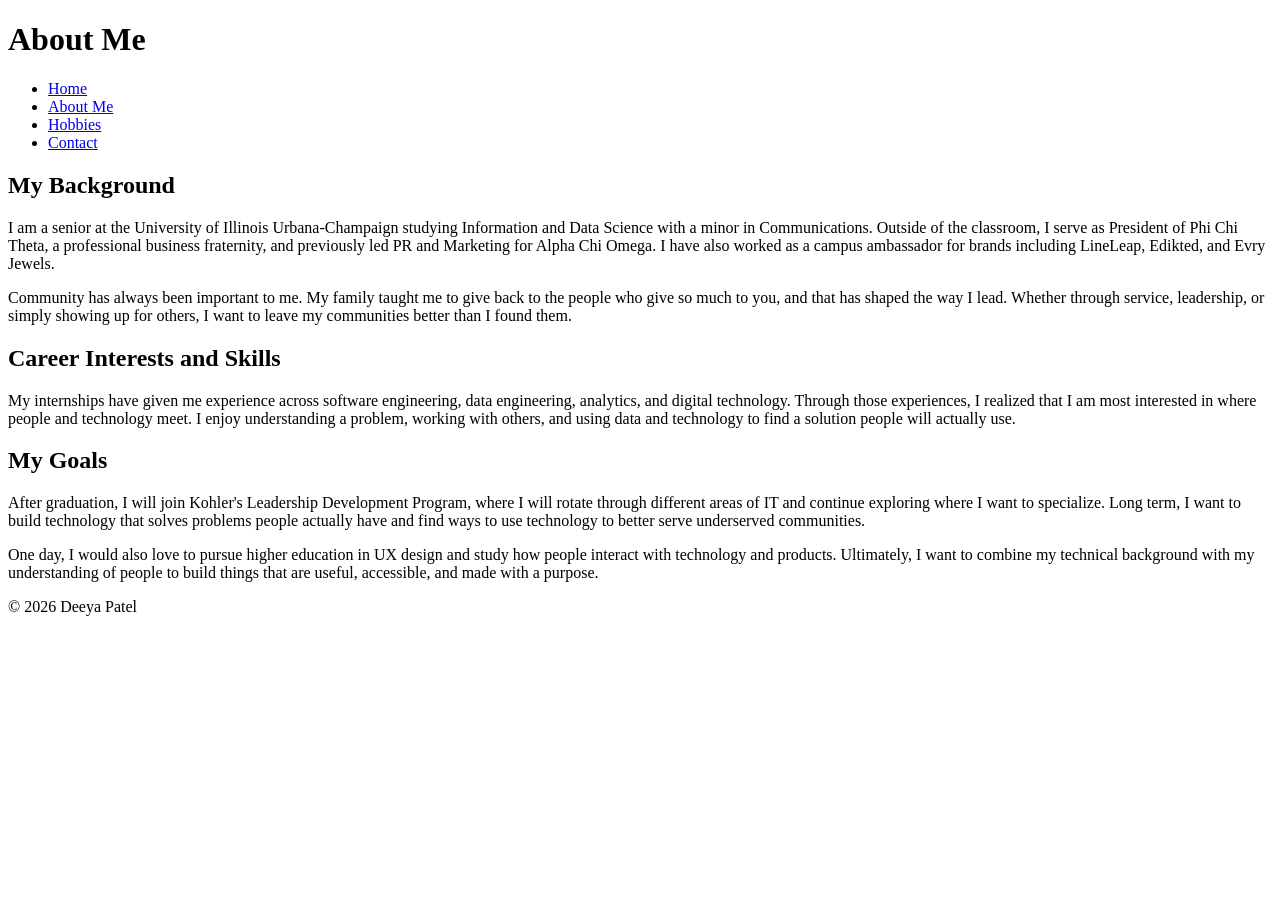
==== about.html @ cdf507e3 "Add files via upload" ====
<!DOCTYPE html>
<html lang="en">

<head>
    <meta charset="UTF-8">
    <meta name="viewport" content="width=device-width, initial-scale=1.0">
    <title>About Me | Deeya Patel</title>
</head>

<body>

    <header>
        <h1>About Me</h1>

        <nav aria-label="Primary navigation">
            <ul>
                <li><a href="index.html">Home</a></li>
                <li><a href="about.html">About Me</a></li>
                <li><a href="hobbies.html">Hobbies</a></li>
                <li><a href="contact.html">Contact</a></li>
            </ul>
        </nav>
    </header>

    <main>

        <section>
            <h2>My Background</h2>

            <p>
                I am a senior at the University of Illinois Urbana-Champaign studying
                Information and Data Science with a minor in Communications. Outside of
                the classroom, I serve as President of Phi Chi Theta, a professional
                business fraternity, and previously led PR and Marketing for Alpha Chi
                Omega. I have also worked as a campus ambassador for brands including                    LineLeap, Edikted, and Evry Jewels.
            </p>

            <p>
                Community has always been important to me. My family taught me to give
                back to the people who give so much to you, and that has shaped the way
                I lead. Whether through service, leadership, or simply showing up for
                others, I want to leave my communities better than I found them.
            </p>

            
        </section>

        <section>
            <h2>Career Interests and Skills</h2>

            <p>
                My internships have given me experience across software engineering,
                data engineering, analytics, and digital technology. Through those
                experiences, I realized that I am most interested in where people and
                technology meet. I enjoy understanding a problem, working with others,
                and using data and technology to find a solution people will actually use.
            </p>
        </section>

        <section>
            <h2>My Goals</h2>

            <p>
                After graduation, I will join Kohler's Leadership Development Program,
                where I will rotate through different areas of IT and continue exploring
                where I want to specialize. Long term, I want to build technology that
                solves problems people actually have and find ways to use technology to
                better serve underserved communities.
            </p>

            <p>
                One day, I would also love to pursue higher education in UX design and
                study how people interact with technology and products. Ultimately, I
                want to combine my technical background with my understanding of people
                to build things that are useful, accessible, and made with a purpose.
            </p>


        </section>

    </main>

    <footer>
        <p>&copy; 2026 Deeya Patel</p>
    </footer>

</body>

</html>
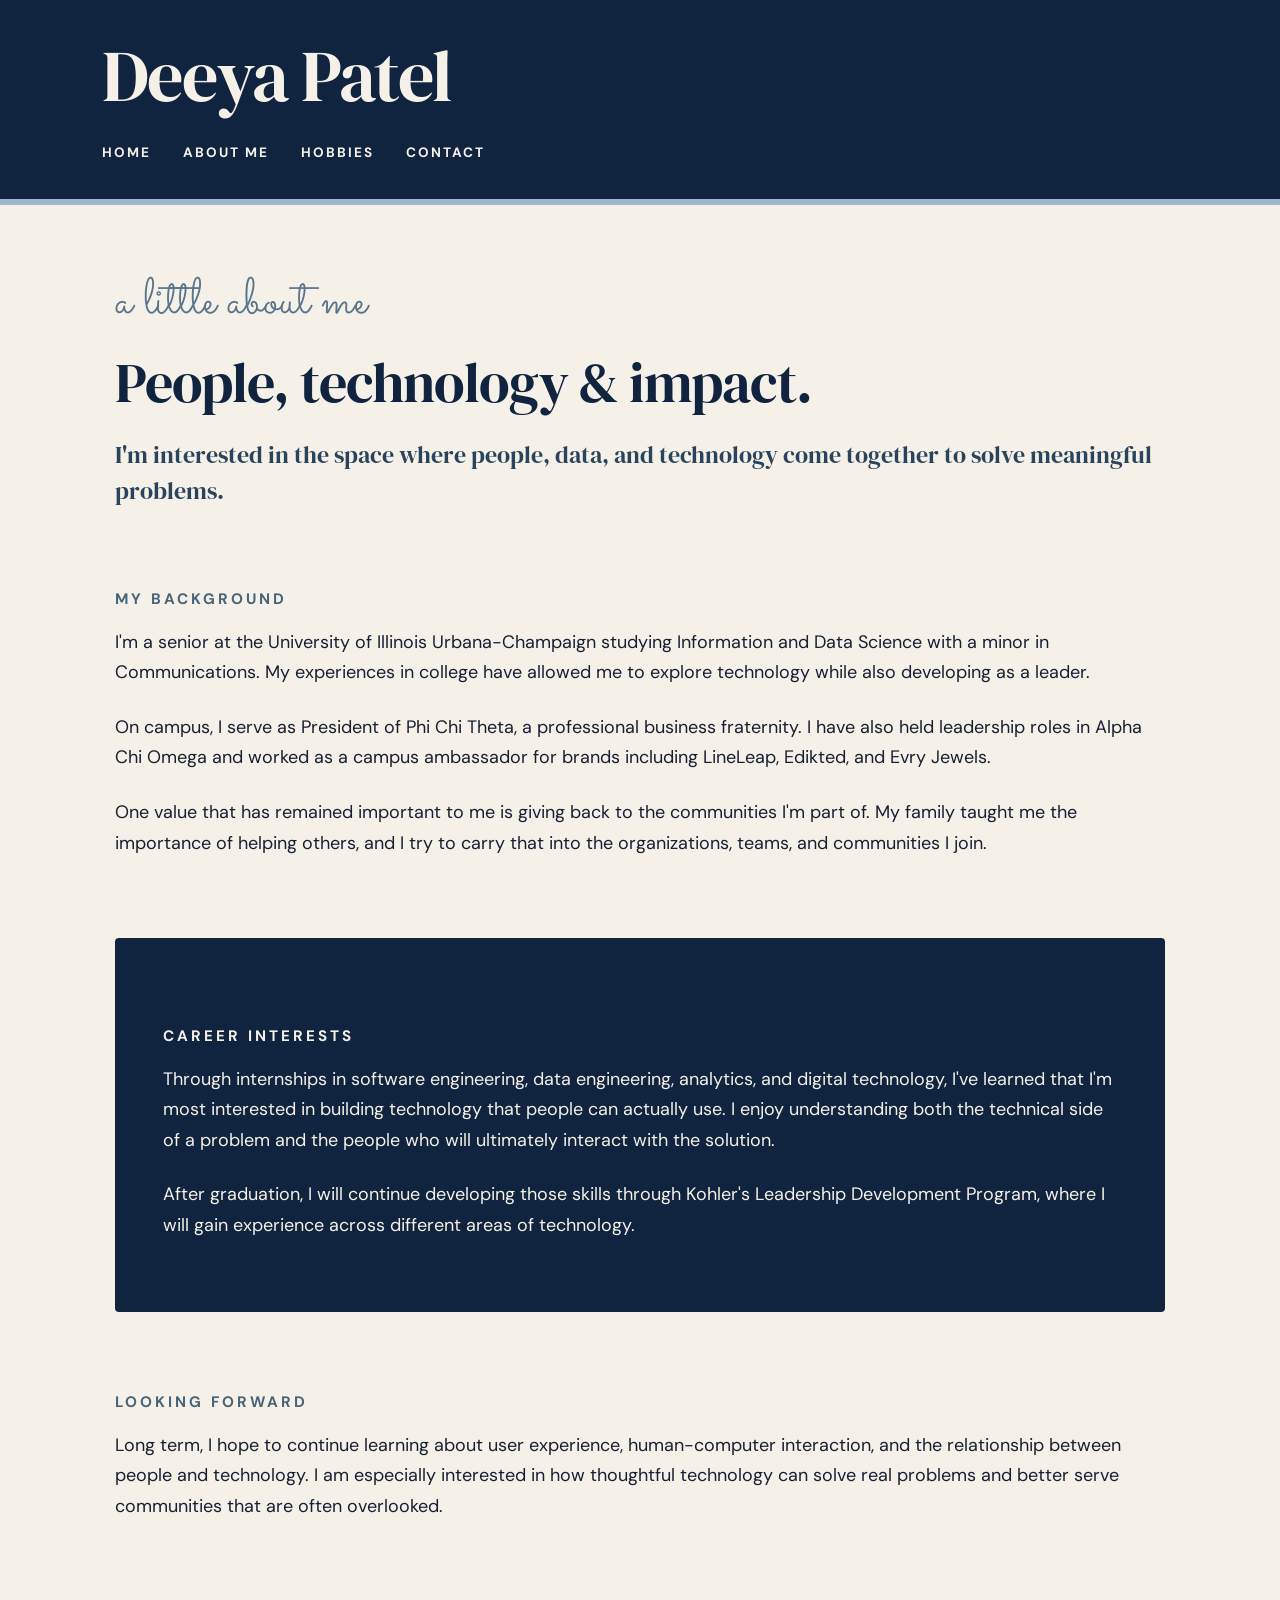
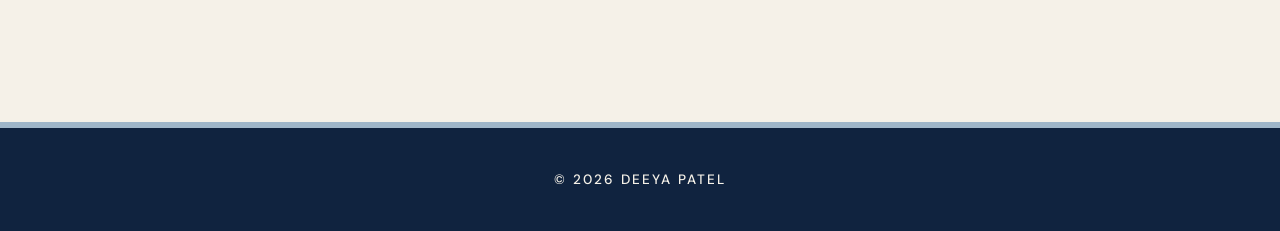
==== commit fae53af1: "Add files via upload" ====
--- a/about.html
+++ b/about.html
@@ -5,12 +5,13 @@
     <meta charset="UTF-8">
     <meta name="viewport" content="width=device-width, initial-scale=1.0">
     <title>About Me | Deeya Patel</title>
+    <link rel="stylesheet" href="style.css">
 </head>
 
 <body>
 
     <header>
-        <h1>About Me</h1>
+        <h1>Deeya Patel</h1>
 
         <nav aria-label="Primary navigation">
             <ul>
@@ -25,57 +26,68 @@
     <main>
 
         <section>
-            <h2>My Background</h2>
+            <p class="script-accent">a little about me</p>
+            <h2>People, technology & impact.</h2>
 
-            <p>
-                I am a senior at the University of Illinois Urbana-Champaign studying
-                Information and Data Science with a minor in Communications. Outside of
-                the classroom, I serve as President of Phi Chi Theta, a professional
-                business fraternity, and previously led PR and Marketing for Alpha Chi
-                Omega. I have also worked as a campus ambassador for brands including                    LineLeap, Edikted, and Evry Jewels.
-            </p>
-
-            <p>
-                Community has always been important to me. My family taught me to give
-                back to the people who give so much to you, and that has shaped the way
-                I lead. Whether through service, leadership, or simply showing up for
-                others, I want to leave my communities better than I found them.
-            </p>
-
-            
-        </section>
-
-        <section>
-            <h2>Career Interests and Skills</h2>
-
-            <p>
-                My internships have given me experience across software engineering,
-                data engineering, analytics, and digital technology. Through those
-                experiences, I realized that I am most interested in where people and
-                technology meet. I enjoy understanding a problem, working with others,
-                and using data and technology to find a solution people will actually use.
+            <p class="intro">
+                I'm interested in the space where people, data, and technology
+                come together to solve meaningful problems.
             </p>
         </section>
 
         <section>
-            <h2>My Goals</h2>
+            <h3>My Background</h3>
 
             <p>
-                After graduation, I will join Kohler's Leadership Development Program,
-                where I will rotate through different areas of IT and continue exploring
-                where I want to specialize. Long term, I want to build technology that
-                solves problems people actually have and find ways to use technology to
-                better serve underserved communities.
+                I'm a senior at the University of Illinois Urbana-Champaign
+                studying Information and Data Science with a minor in
+                Communications. My experiences in college have allowed me to
+                explore technology while also developing as a leader.
             </p>
 
             <p>
-                One day, I would also love to pursue higher education in UX design and
-                study how people interact with technology and products. Ultimately, I
-                want to combine my technical background with my understanding of people
-                to build things that are useful, accessible, and made with a purpose.
+                On campus, I serve as President of Phi Chi Theta, a professional
+                business fraternity. I have also held leadership roles in Alpha
+                Chi Omega and worked as a campus ambassador for brands including
+                LineLeap, Edikted, and Evry Jewels.
             </p>
 
+            <p>
+                One value that has remained important to me is giving back to
+                the communities I'm part of. My family taught me the importance
+                of helping others, and I try to carry that into the organizations,
+                teams, and communities I join.
+            </p>
+        </section>
 
+        <section class="feature-section">
+            <h3>Career Interests</h3>
+
+            <p>
+                Through internships in software engineering, data engineering,
+                analytics, and digital technology, I've learned that I'm most
+                interested in building technology that people can actually use.
+                I enjoy understanding both the technical side of a problem and
+                the people who will ultimately interact with the solution.
+            </p>
+
+            <p>
+                After graduation, I will continue developing those skills through
+                Kohler's Leadership Development Program, where I will gain
+                experience across different areas of technology.
+            </p>
+        </section>
+
+        <section>
+            <h3>Looking Forward</h3>
+
+            <p>
+                Long term, I hope to continue learning about user experience,
+                human-computer interaction, and the relationship between people
+                and technology. I am especially interested in how thoughtful
+                technology can solve real problems and better serve communities
+                that are often overlooked.
+            </p>
         </section>
 
     </main>
--- a/style.css
+++ b/style.css
@@ -0,0 +1,321 @@
+/* ========================================
+   DEEYA PATEL — PERSONAL WEBSITE
+   Dark Navy + Cream Editorial Portfolio
+   ======================================== */
+
+
+/* Google Fonts */
+@import url('https://fonts.googleapis.com/css2?family=DM+Sans:wght@400;500;600;700&family=DM+Serif+Display:ital@0;1&family=Sacramento&display=swap');
+
+
+/* ========================================
+   BASE PAGE STYLES
+   ======================================== */
+
+body {
+    margin: 0;
+    background-color: #f5f1e8;
+    color: #172033;
+    font-family: "DM Sans", Arial, sans-serif;
+    font-size: 18px;
+    line-height: 1.7;
+}
+
+
+/* ========================================
+   HEADER
+   ======================================== */
+
+header {
+    background-color: #10233f;
+    padding: 2.5rem 8% 2rem;
+    border-bottom: 6px solid #9fb6c9;
+}
+
+header h1 {
+    color: #f5f1e8;
+    font-family: "DM Serif Display", Georgia, serif;
+    font-size: 4.5rem;
+    font-weight: 400;
+    letter-spacing: -2px;
+    line-height: 1;
+    margin: 0 0 1.5rem 0;
+}
+
+
+/* ========================================
+   NAVIGATION
+   ======================================== */
+
+nav ul {
+    display: flex;
+    gap: 2rem;
+    list-style: none;
+    margin: 0;
+    padding: 0;
+}
+
+nav a {
+    color: #f5f1e8;
+    font-family: "DM Sans", Arial, sans-serif;
+    font-size: 0.85rem;
+    font-weight: 700;
+    letter-spacing: 2px;
+    text-decoration: none;
+    text-transform: uppercase;
+    padding-bottom: 5px;
+    border-bottom: 2px solid transparent;
+    transition: 0.3s ease;
+}
+
+nav a:hover {
+    color: #b9d0df;
+    border-bottom: 2px solid #b9d0df;
+}
+
+nav a:focus {
+    color: #b9d0df;
+    border-bottom: 2px solid #b9d0df;
+    outline: 2px solid #f5f1e8;
+    outline-offset: 5px;
+}
+
+
+/* ========================================
+   MAIN PAGE LAYOUT
+   ======================================== */
+
+main {
+    max-width: 1050px;
+    margin: 0 auto;
+    padding: 4.5rem 2.5rem;
+}
+
+section {
+    margin-bottom: 5rem;
+}
+
+
+/* ========================================
+   TYPOGRAPHY
+   ======================================== */
+
+h2 {
+    color: #10233f;
+    font-family: "DM Serif Display", Georgia, serif;
+    font-size: 3.5rem;
+    font-weight: 400;
+    letter-spacing: -1px;
+    line-height: 1.1;
+    margin-top: 0;
+    margin-bottom: 1.5rem;
+}
+
+h3 {
+    color: #48647a;
+    font-family: "DM Sans", Arial, sans-serif;
+    font-size: 0.95rem;
+    font-weight: 700;
+    letter-spacing: 3px;
+    line-height: 1.4;
+    text-transform: uppercase;
+    margin-top: 2.5rem;
+    margin-bottom: 1rem;
+}
+
+p {
+    margin-top: 0;
+    margin-bottom: 1.5rem;
+}
+
+
+/* ========================================
+   CURSIVE ACCENT CLASS
+
+   We will add class="script-accent"
+   to specific HTML text later.
+   ======================================== */
+
+.script-accent {
+    color: #58758d;
+    font-family: "Sacramento", cursive;
+    font-size: 3.2rem;
+    font-weight: 400;
+    line-height: 1;
+    text-transform: none;
+    letter-spacing: 0;
+}
+
+
+/* ========================================
+   INTRO / FEATURE TEXT CLASS
+
+   We can add class="intro"
+   to important paragraphs later.
+   ======================================== */
+
+.intro {
+    color: #29445c;
+    font-family: "DM Serif Display", Georgia, serif;
+    font-size: 1.5rem;
+    line-height: 1.5;
+}
+
+
+/* ========================================
+   LINKS
+   ======================================== */
+
+main a {
+    color: #365f7d;
+    font-weight: 600;
+    text-decoration-thickness: 1px;
+    text-underline-offset: 4px;
+    transition: 0.2s ease;
+}
+
+main a:hover {
+    color: #10233f;
+    text-decoration-thickness: 3px;
+}
+
+
+/* ========================================
+   IMAGES
+   ======================================== */
+
+
+img {
+    display: block;
+    max-width: 100%;
+    height: auto;
+    margin-top: 1.5rem;
+    margin-bottom: 2.5rem;
+    border: 3px solid #10233f;
+    border-radius: 4px;
+    box-shadow: 10px 10px 0 #aabcca;
+}
+
+
+/* Profile image class — we will add this
+   class to the homepage image later */
+
+.profile-photo {
+    width: 350px;
+    border-radius: 4px;
+}
+
+
+/* Hobbies image class — we can add this
+   to hobby images later */
+
+.hobby-photo {
+    width: 300px;
+    margin-right: 1.5rem;
+}
+
+
+/* ========================================
+   SPECIAL FEATURE SECTION
+
+   This gives us an optional dark section
+   to use later on one of the pages.
+   ======================================== */
+
+.feature-section {
+    background-color: #10233f;
+    color: #f5f1e8;
+    padding: 3rem;
+    border-radius: 4px;
+}
+
+.feature-section h2,
+.feature-section h3 {
+    color: #f5f1e8;
+}
+
+.feature-section a {
+    color: #b9d0df;
+}
+
+.feature-section a:hover {
+    color: #ffffff;
+}
+
+
+/* ========================================
+   ID SELECTOR
+
+   Required by the assignment.
+   We will add id="home-intro"
+   to the homepage HTML later.
+   ======================================== */
+
+#home-intro {
+    border-left: 5px solid #9fb6c9;
+    padding-left: 2rem;
+}
+
+
+/* ========================================
+   FOOTER
+   ======================================== */
+
+footer {
+    background-color: #10233f;
+    color: #f5f1e8;
+    text-align: center;
+    padding: 2.5rem 1rem;
+    margin-top: 3rem;
+    border-top: 6px solid #9fb6c9;
+}
+
+footer p {
+    margin: 0;
+    font-size: 0.85rem;
+    font-weight: 500;
+    letter-spacing: 2px;
+    text-transform: uppercase;
+}
+
+
+/* ========================================
+   RESPONSIVE DESIGN
+   ======================================== */
+
+@media (max-width: 650px) {
+
+    header {
+        padding: 2rem 1.5rem;
+    }
+
+    header h1 {
+        font-size: 3.2rem;
+    }
+
+    nav ul {
+        flex-direction: column;
+        gap: 0.75rem;
+    }
+
+    main {
+        padding: 3rem 1.5rem;
+    }
+
+    h2 {
+        font-size: 2.6rem;
+    }
+
+    .script-accent {
+        font-size: 2.6rem;
+    }
+
+    img {
+        width: 100%;
+        box-sizing: border-box;
+    }
+
+    .feature-section {
+        padding: 2rem;
+    }
+}
